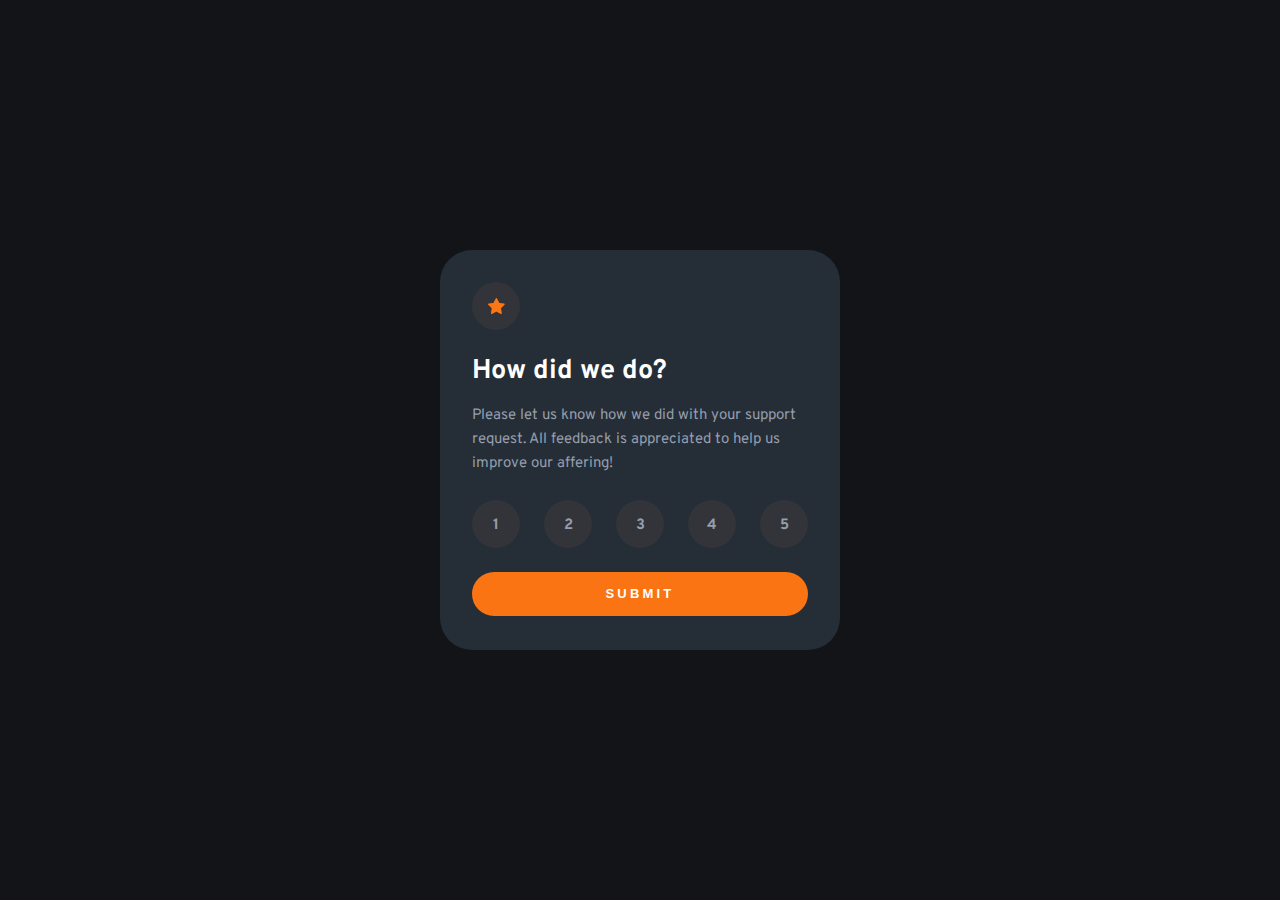
==== interactive-rating-component-main/index.html @ 8243986c "Finalizado estrutura e estilização do main-container" ====
<!DOCTYPE html>
<html lang="pt-br">

<head>
	<meta charset="UTF-8">
	<meta name="viewport" content="width=device-width, initial-scale=1.0">
	<!-- displays site properly based on user's device -->

	<link rel="icon" type="image/png" sizes="32x32" href="./images/favicon-32x32.png">
	<link rel="preconnect" href="https://fonts.googleapis.com">
	<link rel="preconnect" href="https://fonts.gstatic.com" crossorigin>
	<link href="https://fonts.googleapis.com/css2?family=Overpass:wght@400;700&display=swap" rel="stylesheet">
	<link rel="stylesheet" href="css/style.css">

	<title>Frontend Mentor | Interactive rating component</title>
</head>

<body>

	<main class="container">
		<div class="icon">
			<img src="images/icon-star.svg" alt="">
		</div>

		<div class="info">
			<h1>How did we do?</h1>
			<p>Please let us know how we did with your support request. All feedback is appreciated to help us improve
				our affering!</p>
		</div>

		<div class="stages">
			<h2>1</h2>
			<h2>2</h2>
			<h2>3</h2>
			<h2>4</h2>
			<h2>5</h2>
		</div>

		<div class="button">
			<button>SUBMIT</button>
		</div>
	</main>
</body>

</html>
---- interactive-rating-component-main/css/style.css ----
*{
    margin: 0;
    padding: 0;
    box-sizing: border-box;
}

body{
    background-color: hsl(216, 12%, 8%);
    width: 100%;
    height: 100vh;
    display: flex;
    align-items: center;
    justify-content: center;
}

.container{
    font-family: Overpass;
    color: hsl(217, 12%, 63%);
    background-color: hsl(213, 19%, 18%);
    width: 25rem;
    height: 25rem;
    padding: 2rem 2rem;
    border-radius: 2rem;
}

div{
    margin-bottom: 1.5rem;
}

.icon{
    border: 1px solid none;
    border-radius: 30rem;
    background-color: hsl(223, 7%, 21%);
    padding: 1rem;
    width: 3rem;
    height: 3rem;
}

h1{
    font-weight: bold;
    font-size: 27px;
    color: hsl(0, 0%, 100%);
    margin-bottom: 1rem;
}

p{
    line-height: 1.5rem;
    font-size: 15px;
}

.stages{
    display: flex;
    justify-content: space-between;
}

.stages h2{
    border: 1px solid none;
    border-radius: 30rem;
    background-color: hsl(223, 7%, 21%);
    padding: 1rem;
    width: 3rem;
    height: 3rem;
    text-align: center;
    font-size: 15px;
}

.button{
    display: flex;
    justify-content: center;
}

button{
    font-size: 13px;
    font-weight: 700; 
    letter-spacing: .2rem;
    color: hsl(0, 0%, 100%);
    background-color: hsl(25, 97%, 53%);
    border: 1px solid;
    border-style: none;
    border-radius: 30rem;
    padding: .9rem;
    width: 100%;
    
    
}
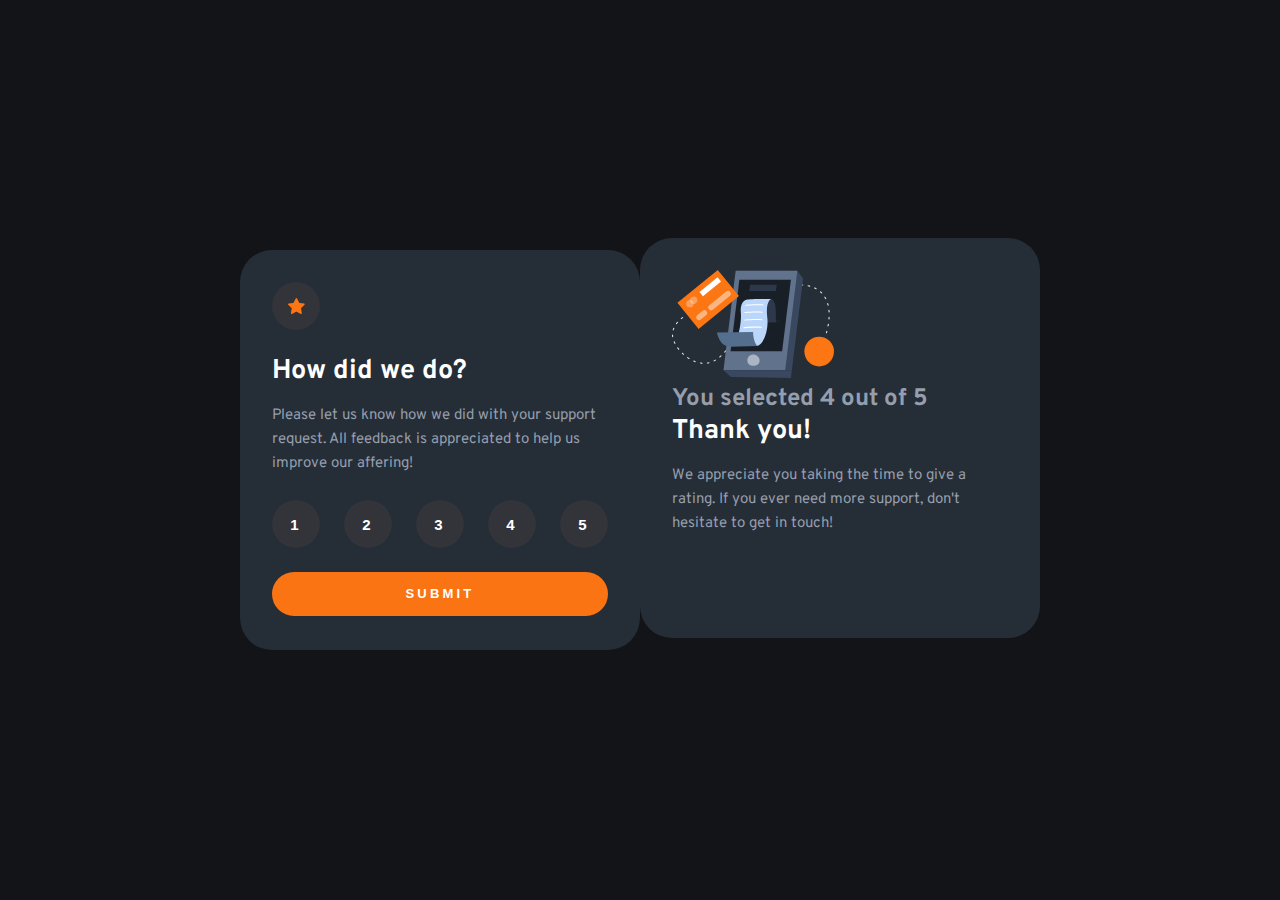
==== commit a5950aa8: "Ajustes em botões e container secundário" ====
--- a/interactive-rating-component-main/index.html
+++ b/interactive-rating-component-main/index.html
@@ -29,17 +29,24 @@
 		</div>
 
 		<div class="stages">
-			<h2>1</h2>
-			<h2>2</h2>
-			<h2>3</h2>
-			<h2>4</h2>
-			<h2>5</h2>
+			<button>1</button>
+			<button>2</button>
+			<button>3</button>
+			<button>4</button>
+			<button>5</button>
 		</div>
 
 		<div class="button">
 			<button>SUBMIT</button>
 		</div>
 	</main>
+
+	<div class="thank-you">
+		<img src="images/illustration-thank-you.svg" alt="">
+		<h2>You selected 4 out of 5</h2>
+		<h1>Thank you!</h1>
+		<p>We appreciate you taking the time to give a rating. If you ever need more support, don't hesitate to get in touch!</p>
+	</div>
 </body>
 
 </html>--- a/interactive-rating-component-main/css/style.css
+++ b/interactive-rating-component-main/css/style.css
@@ -11,10 +11,10 @@
     display: flex;
     align-items: center;
     justify-content: center;
+    font-family: Overpass;
 }
 
-.container{
-    font-family: Overpass;
+.container, .thank-you{
     color: hsl(217, 12%, 63%);
     background-color: hsl(213, 19%, 18%);
     width: 25rem;
@@ -53,7 +53,7 @@
     justify-content: space-between;
 }
 
-.stages h2{
+.stages button{
     border: 1px solid none;
     border-radius: 30rem;
     background-color: hsl(223, 7%, 21%);
@@ -62,6 +62,7 @@
     height: 3rem;
     text-align: center;
     font-size: 15px;
+    cursor: pointer;
 }
 
 .button{
@@ -80,7 +81,4 @@
     border-radius: 30rem;
     padding: .9rem;
     width: 100%;
-    
-    
 }
-
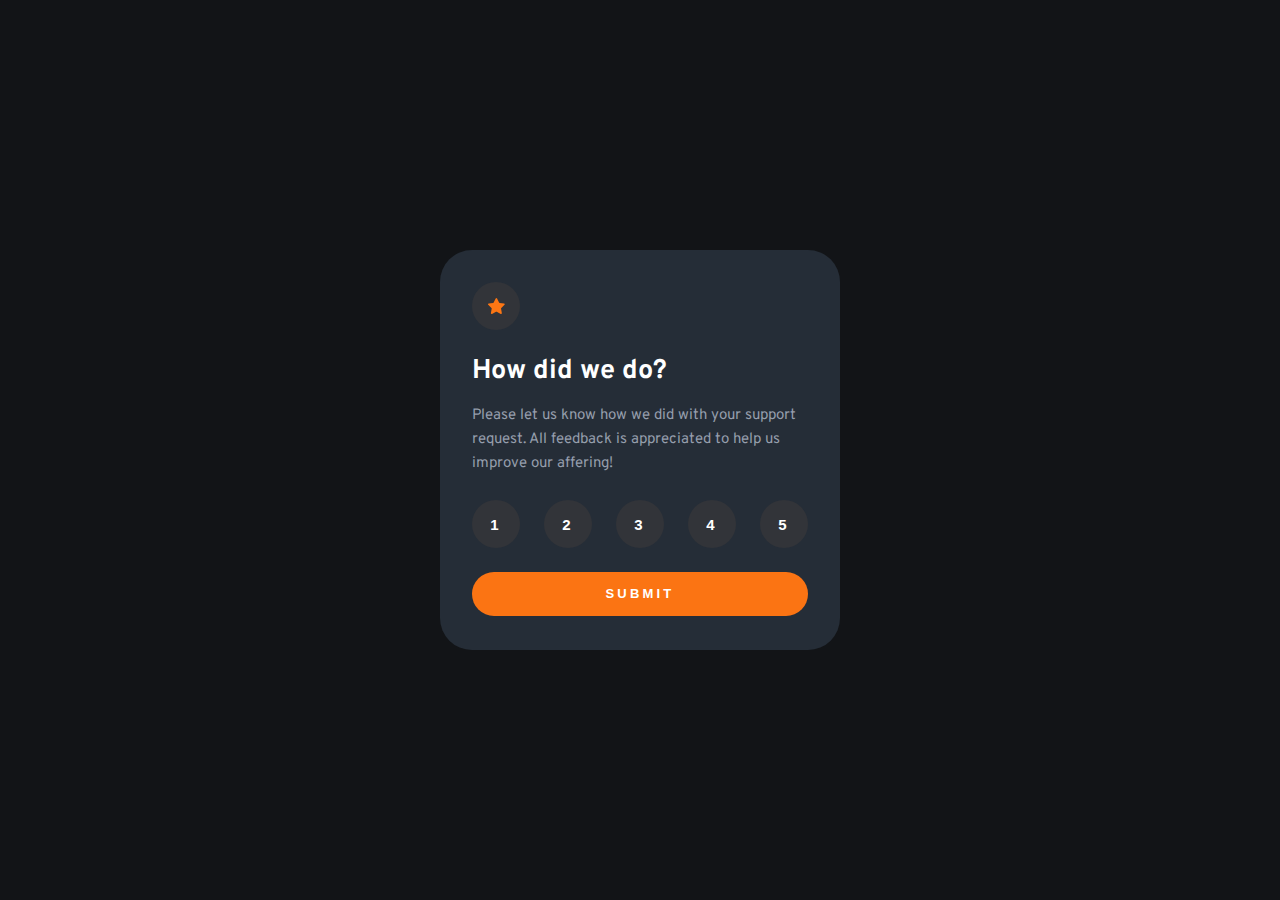
==== commit 2d6f9844: "Feito ajuste em estilização e iniciado index.js" ====
--- a/interactive-rating-component-main/index.html
+++ b/interactive-rating-component-main/index.html
@@ -41,7 +41,7 @@
 		</div>
 	</main>
 
-	<div class="thank-you">
+	<div class="thank-you hidden">
 		<img src="images/illustration-thank-you.svg" alt="">
 		<h2>You selected 4 out of 5</h2>
 		<h1>Thank you!</h1>
--- a/interactive-rating-component-main/css/style.css
+++ b/interactive-rating-component-main/css/style.css
@@ -9,6 +9,7 @@
     width: 100%;
     height: 100vh;
     display: flex;
+    flex-direction: column;
     align-items: center;
     justify-content: center;
     font-family: Overpass;
@@ -21,6 +22,10 @@
     height: 25rem;
     padding: 2rem 2rem;
     border-radius: 2rem;
+}
+
+.thank-you{
+    text-align: center;
 }
 
 div{
@@ -63,11 +68,27 @@
     text-align: center;
     font-size: 15px;
     cursor: pointer;
+    transition: 0.3s;
+
+}
+
+.stages button:hover{
+    background-color: hsl(25, 97%, 53%);;
+}
+
+.stages button:focus{
+    background-color: hsl(217, 12%, 63%);
 }
 
 .button{
     display: flex;
     justify-content: center;
+}
+
+.button:hover button{
+    background-color: hsl(0, 0%, 100%);
+    color: hsl(25, 97%, 53%);
+    transition: 0.3s;
 }
 
 button{
@@ -82,3 +103,7 @@
     padding: .9rem;
     width: 100%;
 }
+
+.hidden{
+    display: none;
+}
